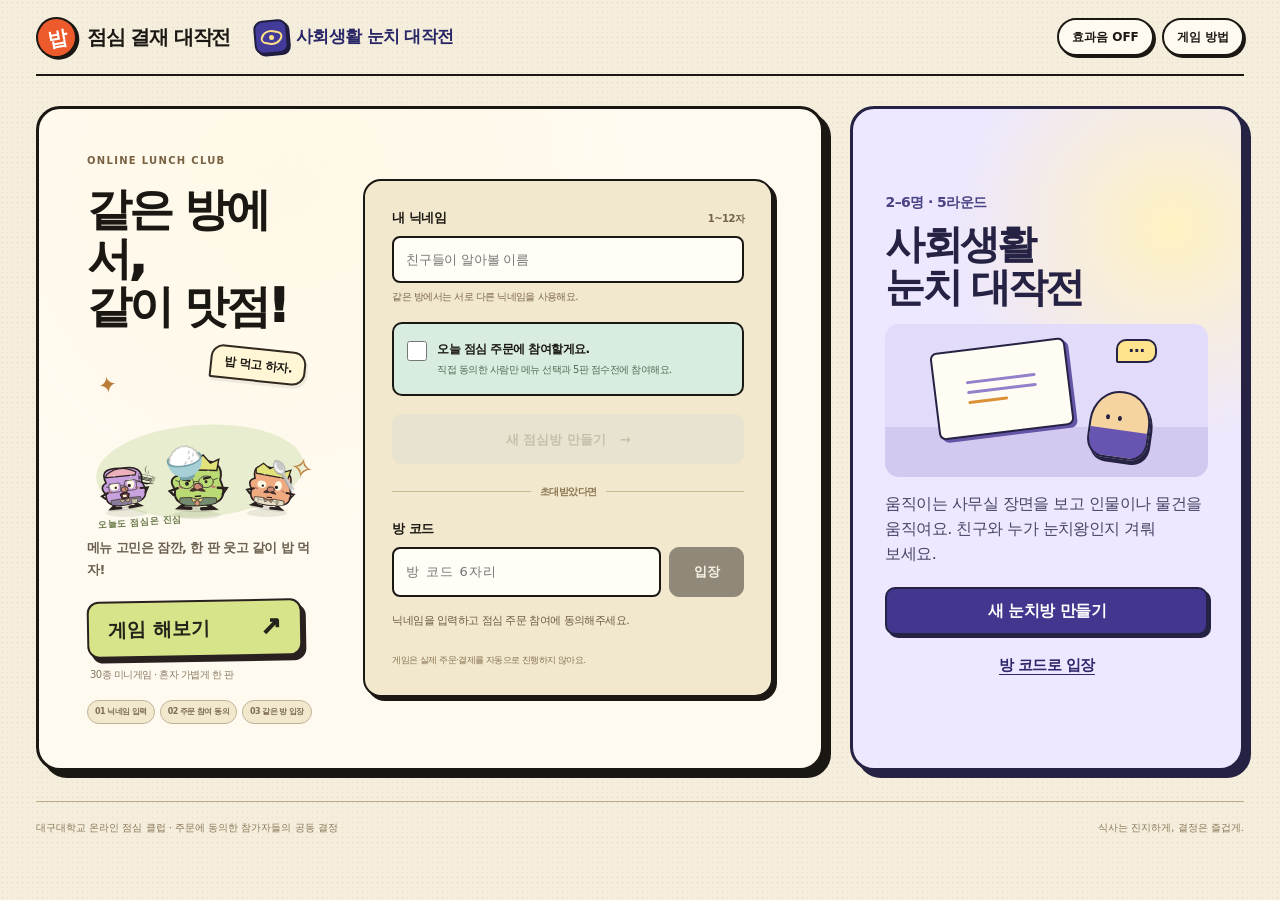
==== index.html @ d7beb0d5 "Publish the side-by-side lunch and Nunchi lobbies" ====
<!doctype html>
<html lang="ko">
<head>
<meta charset="utf-8">
<meta name="viewport" content="width=device-width,initial-scale=1">
<meta name="theme-color" content="#f5f1e8">
<meta name="description" content="점심결재 대작전. 최대8명이 미니게임30종 중 랜덤4판과 피날레대난투를 전원 함께 즐기고 누적 점수로 최종 순위를 정해요. 우승 시상식, 커피 게임과 엔딩까지 함께해요.">
<title>점심 결재 대작전 | 대구대학교 조교 점심게임</title>
<link rel="stylesheet" href="assets/styles-pause9.css">



<link rel="stylesheet" href="assets/lobbies.css">
</head>
<body>
<div class="shell">
<header class="topbar">
<div class="game-brands">
<div class="brand"><span class="brand-mark" aria-hidden="true">밥</span> 점심 결재 대작전</div>
<a class="nunchi-brand" href="https://lunch-room-relay.sin.chatgpt.site/nunchi/"><span class="nunchi-brand-mark" aria-hidden="true"></span>사회생활 눈치 대작전</a>
</div>
<div class="header-actions"><button class="tiny-btn" id="soundBtn" type="button" aria-pressed="false"><span class="sound-label">효과음 </span><span id="soundState">OFF</span></button><button class="tiny-btn" id="helpBtn" type="button">게임 방법</button></div>
</header>
<div class="game-lobbies">
<section id="roomLobby" class="room-lobby" aria-labelledby="roomLobbyTitle">
<div class="room-lobby-copy"><span class="room-kicker">ONLINE LUNCH CLUB</span><h2 id="roomLobbyTitle">같은 방에서,<br>같이 맛점!</h2><p>각자 메뉴 하나를 걸고 입장!<br>랜덤 4판 + 피날레 대난투로 함께 결정해요.</p><div class="room-lobby-rules"><span>01 닉네임 입력</span><span>02 주문 참여 동의</span><span>03 같은 방 입장</span></div></div>
<div class="room-lobby-form"><label class="room-field-label" for="roomNickname">내 닉네임 <small>1~12자</small></label><input id="roomNickname" class="text-input room-input" maxlength="24" autocomplete="nickname" placeholder="친구들이 알아볼 이름" aria-describedby="roomNicknameHint"><span id="roomNicknameHint" class="room-note">같은 방에서는 서로 다른 닉네임을 사용해요.</span><label class="room-consent"><input type="checkbox" id="roomConsent"><span><strong>오늘 점심 주문에 참여할게요.</strong><small>직접 동의한 사람만 메뉴 선택과 5판 점수전에 참여해요.</small></span></label><button id="roomCreateBtn" class="btn primary room-wide" type="button" disabled>새 점심방 만들기 <span aria-hidden="true">→</span></button><div class="room-divider"><span>초대받았다면</span></div><label class="room-field-label" for="roomCodeInput">방 코드</label><div class="room-join-row"><input id="roomCodeInput" class="text-input room-input room-code-input" maxlength="200" inputmode="text" autocapitalize="characters" autocomplete="off" placeholder="방 코드 6자리"><button id="roomJoinBtn" class="btn dark" type="button" disabled>입장</button></div><div id="roomStatus" class="room-status" role="status" aria-live="polite">닉네임을 입력하고 점심 주문 참여에 동의해주세요.</div><p class="room-order-note">게임은 실제 주문·결제를 자동으로 진행하지 않아요.</p></div>
</section>
<section class="nunchi-panel" aria-labelledby="nunchi-panel-title">
  <p class="nunchi-panel-meta">2–6명 · 5라운드</p>
  <h2 id="nunchi-panel-title">사회생활<br>눈치 대작전</h2>
  <div class="nunchi-panel-art" aria-hidden="true">
    <span class="nunchi-art-board"><i></i><i></i><i></i></span>
    <span class="nunchi-art-talk">···</span>
    <span class="nunchi-art-person"><i></i></span>
  </div>
  <p class="nunchi-panel-copy">움직이는 사무실 장면을 보고 인물이나 물건을 움직여요. 친구와 누가 눈치왕인지 겨뤄 보세요.</p>
  <a class="nunchi-panel-button" href="https://lunch-room-relay.sin.chatgpt.site/nunchi/?create=1">새 눈치방 만들기</a>
  <a class="nunchi-panel-join" href="https://lunch-room-relay.sin.chatgpt.site/nunchi/?join=1">방 코드로 입장</a>
</section>
</div>
<section id="roomBanner" class="room-banner" aria-label="참가 중인 점심방" hidden><div class="room-banner-top"><div><span class="room-kicker">함께 주문하는 점심방</span><strong class="room-banner-code" id="roomCodeText"></strong></div><div class="room-banner-actions"><button class="tiny-btn" id="roomCopyBtn" type="button">초대 링크 복사</button><button class="tiny-btn room-leave" id="roomLeaveBtn" type="button">주문 참여 취소하고 나가기</button></div></div><div class="room-roster" id="roomRoster"></div><div class="room-banner-bottom"><span id="roomMemberCount"></span><span id="roomHostNotice">방장은 이 화면을 열어두세요.</span></div><input class="text-input room-copy-fallback" id="roomCopyFallback" readonly aria-label="복사할 점심방 초대 링크" hidden><div class="room-banner-notice" id="roomBannerNotice" role="status" aria-live="polite"></div></section>
<section class="hero">
<div><div class="eyebrow">DAEGU UNIVERSITY · LUNCH CLUB</div><h1>오늘 점심,<br><em>결재 올립니다.</em></h1><p>오늘 점심 주문에 동의한 사람끼리 모이는 온라인 점심 클럽.<br>랜덤 4판 + 전원 피날레 대난투! 누적 점수로 최종 순위를 정해요.<br>우승 시상식 → 메뉴 승낙 → 커피 배달 담당 결정까지!</p></div>
<aside class="dossier" aria-label="오늘 점심 주문 참여 현황"><div class="dossier-title">오늘의 공동 점심 품의서</div><div class="dossier-meta"><span>안건 &nbsp; 오늘 메뉴 결정</span><span>주문 동의 · 최대 8명</span></div><div class="signature-row"><div>참여 방식<strong>각자 접속</strong></div><div>내가 걸 메뉴<strong>딱 1개</strong></div><div>출발 조건<strong>모두 READY</strong></div></div><div class="dossier-foot"><span>참여 동의 후 함께 결정</span><b id="dossierStatus">점심방에 참여해주세요</b></div></aside>
</section>
<nav class="stepbar" aria-label="게임 진행"><span class="step active" id="step1"><span class="num">1</span>후보 제출</span><span class="step-arrow" aria-hidden="true">→</span><span class="step" id="step2"><span class="num">2</span>5판 점수전</span><span class="step-arrow" aria-hidden="true">→</span><span class="step" id="step3"><span class="num">3</span>승낙 · 커피</span></nav>
<main class="board" id="game">
<section id="setupView" aria-label="점심 후보 제출">
<div class="board-head"><div class="section-label"><small>ROUND 01</small> 오늘의 메뉴 후보</div><span class="subtle hide-small">각자 딱 1개 · 전원 5판 점수전 · 모두 준비하면 시작</span></div>
<div class="players" id="players" role="list" aria-label="오늘 점심 주문에 동의한 참가자"></div>
<div class="menu-area" role="tabpanel" id="menuPanel" aria-label="메뉴 후보 목록"><div class="menu-head"><h2 id="pickPrompt"></h2><button class="link-btn" id="manageBtn" type="button">후보 메뉴 편집</button></div><div class="menu-filter-row"><div id="categoryFilters" class="category-filters" aria-label="메뉴 종류"></div><input class="text-input search-input" id="menuSearch" type="search" placeholder="메뉴 검색" aria-label="후보 메뉴 검색"></div><div class="menu-grid" id="menuGrid"></div><button class="link-btn more-menus" id="moreMenusBtn" type="button" hidden>후보 메뉴 더 보기</button><form class="personal-add" id="personalAddForm"><span class="personal-add-label" id="personalAddLabel"></span><div class="add-form"><input class="text-input" id="personalMenuInput" placeholder="내 후보 직접 추가 · 20자까지" aria-label="내 후보 직접 추가" maxlength="40" autocomplete="off"><button class="small-add" type="submit">내 후보 추가</button></div></form></div>
<div class="actions-area"><button class="btn primary" id="startBtn" type="button" disabled>메뉴를 고르고 준비해주세요 <span aria-hidden="true">→</span></button><button class="btn" id="randomBtn" type="button">고민 없이 랜덤 대전 <span aria-hidden="true">↗</span></button><div class="fair-note">랜덤 4판 뒤 전원 피날레 대난투! 다섯 판의 순위 점수를 합산해요. 마지막 판도 같은 배점이에요. 낮은 점수로 끝나도 다음 판에 다시 도전할 수 있어요. 동점은 공동 순위입니다.</div></div>
</section>
<section id="raceView" aria-label="캠퍼스 점심 레이스" hidden><div class="board-head"><div class="section-label"><small>ROUND 02</small> 점심 결재 레이스</div><span class="pill">참가자 실시간 경기</span></div><div class="race-intro"><h2 id="raceTitle" tabindex="-1">점심 먹으러, 출발!</h2><div class="race-comment" id="raceComment" role="status" aria-live="polite">결재 서류를 들고 출발선에 섰습니다.</div><div class="count" id="countdown" aria-hidden="true">3</div></div><div class="race-course" id="raceCourse"></div><div class="race-tools"><button class="cheer" id="cheerBtn" type="button">힘내라, 점심! <span id="cheerCount">0</span></button><div class="cheer-note">내 기기에서 점프와 대시로 직접 달려요.</div></div></section>
<section id="resultView" aria-label="오늘 점심 확정" hidden><div class="board-head"><div class="section-label"><small>APPROVED</small> 점심 결재 완료</div><span class="pill">이제 밥 먹으러 갑시다</span></div><div class="result-wrap"><div class="result-ticket"><div class="result-kicker">TODAY'S LUNCH</div><h2 id="winningMenu" tabindex="-1"></h2><div class="result-proposer" id="winningPerson"></div><div class="approval">최종 승인</div><div class="receipt-line"></div><div class="ticket-date" id="winningDate"></div></div><div class="result-details"><div class="duel-verdict" id="duelVerdict" hidden></div><h3>오늘 점심, 이걸로 확정!</h3><p>참가자들의 점심 메뉴가 선정됐습니다.</p><div id="resultNominations"></div><div class="mission"><strong>오늘의 점심 미션</strong><span id="missionText"></span></div></div></div><div class="result-actions"><button class="btn dark objection-btn" id="objectBtn" type="button">이의 있습니다! 액션 결투 <span aria-hidden="true">↗</span></button><button class="btn primary" id="copyBtn" type="button">점심 결재 결과 복사 <span aria-hidden="true">↗</span></button><button class="btn" id="againBtn" type="button">새 후보로 한 판 더 <span aria-hidden="true">↻</span></button></div></section>
<section id="duelView" aria-label="두 사람이 직접 조작하는 점심 액션 결투" hidden>
<div class="board-head"><div class="section-label"><small>FOOD FIGHT</small> 점심 쟁탈전</div><span class="pill">직접 조작 · 2 PLAYER</span></div>
<div class="battle-intro"><h2 id="duelHeading" tabindex="-1">내 메뉴는 내가 지킨다!</h2><p>각자 기기에서 내 캐릭터를 직접 조종해요. 점프해 머리를 밟고, 숙여서 피하고, 공격으로 승부하세요!</p></div>
<div class="battle-scoreboard">
<div class="battle-score p1"><div class="battle-score-name"><span><b id="battleName0"></b><small>도전자 · PLAYER 1</small></span><strong id="battleMenu0"></strong></div><div id="battleHp0" class="battle-health" role="progressbar" aria-label="도전자 체력" aria-valuemin="0" aria-valuemax="100" aria-valuenow="100"><i id="battleHpFill0"></i><b id="battleHpText0">100</b></div><div class="battle-energy"><i id="battleEnergy0"></i></div></div>
<div class="battle-clock"><strong id="battleTime">45</strong><span>TIME</span></div>
<div class="battle-score p2"><div class="battle-score-name"><span><b id="battleName1"></b><small>방어자 · PLAYER 2</small></span><strong id="battleMenu1"></strong></div><div id="battleHp1" class="battle-health" role="progressbar" aria-label="방어자 체력" aria-valuemin="0" aria-valuemax="100" aria-valuenow="100"><i id="battleHpFill1"></i><b id="battleHpText1">100</b></div><div class="battle-energy"><i id="battleEnergy1"></i></div></div>
</div>
<div class="battle-stage" id="battleStage" aria-label="실시간 결투 경기장">
<div class="battle-backdrop" aria-hidden="true"><span class="battle-sun"></span><span class="battle-cloud cloud-one"></span><span class="battle-cloud cloud-two"></span><div class="battle-cafe">조교실 점심 ARENA</div><div class="battle-ground"></div></div>
<div class="battle-fighter p1" id="battleFighter0" aria-label="도전자 캐릭터"><div class="battle-sprite"><span class="battle-food" id="battleFood0" aria-hidden="true"></span><svg class="battle-bowl" viewBox="0 0 140 120" aria-hidden="true"><ellipse cx="70" cy="107" rx="44" ry="7" fill="#1b1813" opacity=".2"/><path d="M43 89 L37 107 M97 89 L103 107" stroke="#1b1813" stroke-width="9" stroke-linecap="round"/><path d="M20 49 Q5 51 9 74 M120 49 Q136 49 131 72" fill="none" stroke="#1b1813" stroke-width="8" stroke-linecap="round"/><path d="M22 42 Q23 96 70 99 Q117 96 118 42 Z" fill="var(--fighter-color)" stroke="#1b1813" stroke-width="5"/><ellipse cx="70" cy="42" rx="48" ry="10" fill="#fffaf0" stroke="#1b1813" stroke-width="5"/><circle cx="53" cy="65" r="4" fill="#1b1813"/><circle cx="87" cy="65" r="4" fill="#1b1813"/><path d="M57 80 Q70 91 83 80" stroke="#1b1813" stroke-width="4" fill="none" stroke-linecap="round"/></svg><div class="battle-shield" aria-hidden="true">방어</div><div class="battle-slash" aria-hidden="true"></div><span class="battle-hit-label" id="battleHit0" aria-hidden="true"></span></div></div>
<div class="battle-fighter p2" id="battleFighter1" aria-label="방어자 캐릭터"><div class="battle-sprite"><span class="battle-food" id="battleFood1" aria-hidden="true"></span><svg class="battle-bowl" viewBox="0 0 140 120" aria-hidden="true"><ellipse cx="70" cy="107" rx="44" ry="7" fill="#1b1813" opacity=".2"/><path d="M43 89 L37 107 M97 89 L103 107" stroke="#1b1813" stroke-width="9" stroke-linecap="round"/><path d="M20 49 Q5 51 9 74 M120 49 Q136 49 131 72" fill="none" stroke="#1b1813" stroke-width="8" stroke-linecap="round"/><path d="M22 42 Q23 96 70 99 Q117 96 118 42 Z" fill="var(--fighter-color)" stroke="#1b1813" stroke-width="5"/><ellipse cx="70" cy="42" rx="48" ry="10" fill="#fffaf0" stroke="#1b1813" stroke-width="5"/><circle cx="53" cy="65" r="4" fill="#1b1813"/><circle cx="87" cy="65" r="4" fill="#1b1813"/><path d="M57 80 Q70 91 83 80" stroke="#1b1813" stroke-width="4" fill="none" stroke-linecap="round"/></svg><div class="battle-shield" aria-hidden="true">방어</div><div class="battle-slash" aria-hidden="true"></div><span class="battle-hit-label" id="battleHit1" aria-hidden="true"></span></div></div>
<div class="battle-overlay" id="battleOverlay"><strong id="battleOverlayTitle">READY?</strong><span id="battleOverlaySub">각자 기기에서 내 조작을 확인하고 준비 완료를 눌러주세요.</span></div>
<div class="battle-fx" id="battleFx" aria-hidden="true"></div>
</div>
<div class="battle-feedback" id="battleStatus" role="status" aria-live="polite">두 선수가 직접 조종하고, 나머지 참가자는 실시간 관전해요.</div>
<div class="battle-controls">
<div class="battle-control-panel p1"><strong id="battleControlName0">PLAYER 1</strong><div class="battle-key-hint">A / D 이동 · W 점프 · F 공격 · G 숙이기</div><div class="battle-touch"><button data-battle-player="0" data-battle-action="left" aria-label="도전자 왼쪽 이동">◀<kbd>A</kbd></button><button data-battle-player="0" data-battle-action="right" aria-label="도전자 오른쪽 이동">▶<kbd>D</kbd></button><button data-battle-player="0" data-battle-action="jump" aria-label="도전자 점프">점프<kbd>W</kbd></button><button class="attack" data-battle-player="0" data-battle-action="attack" aria-label="도전자 공격">공격<kbd>F</kbd></button><button class="guard" data-battle-player="0" data-battle-action="guard" aria-label="도전자 숙이기">숙이기<kbd>G</kbd></button></div></div>
<div class="battle-control-panel p2"><strong id="battleControlName1">PLAYER 2</strong><div class="battle-key-hint">← / → 이동 · ↑ 점프 · K 공격 · L 숙이기</div><div class="battle-touch"><button data-battle-player="1" data-battle-action="left" aria-label="방어자 왼쪽 이동">◀<kbd>←</kbd></button><button data-battle-player="1" data-battle-action="right" aria-label="방어자 오른쪽 이동">▶<kbd>→</kbd></button><button data-battle-player="1" data-battle-action="jump" aria-label="방어자 점프">점프<kbd>↑</kbd></button><button class="attack" data-battle-player="1" data-battle-action="attack" aria-label="방어자 공격">공격<kbd>K</kbd></button><button class="guard" data-battle-player="1" data-battle-action="guard" aria-label="방어자 숙이기">숙이기<kbd>L</kbd></button></div></div>
</div>
<div class="battle-instructions"><b>내 캐릭터만 직접 조종!</b> 이동 A/D 또는 ←/→ · 점프 W 또는 ↑ · 공격 F 또는 K · 숙이기 G 또는 L. 머리 밟기는 추가 피해! 두 선수 모두 준비되면 시작해요.</div>
<div class="duel-bottom battle-bottom"><button class="btn primary" id="duelStartBtn" type="button">두 사람 준비 완료 · 결투 시작</button><button class="btn" id="battlePauseBtn" type="button" hidden>잠깐 멈추기</button><button class="btn dark" id="duelFinishBtn" type="button" hidden>승리 메뉴로 최종 결재</button><button class="link-btn" id="duelCancelBtn" type="button">결투 취소 · 기존 점심 유지</button></div>
</section>
</main>
<div class="bottom-line"><div class="bottom-buttons"><button class="link-btn" id="motionBtn" type="button" aria-pressed="false">빠른 추첨 OFF</button></div><span id="storageNote">방의 선택과 경기는 실시간 공유 · 최근 결과는 이 브라우저에 저장</span><button class="link-btn" id="historyBtn" type="button">지난 점심 결재 보기</button></div>
<footer class="footer"><span>대구대학교 온라인 점심 클럽 · 주문에 동의한 참가자들의 공동 결정</span><span>식사는 진지하게, 결정은 즐겁게.</span></footer>
</div>
<dialog id="helpDialog" aria-labelledby="helpHeading"><div class="modal-head"><h2 id="helpHeading">점심 결재, 이렇게 올려요</h2><button class="close" data-close type="button" aria-label="게임 방법 닫기">닫기</button></div><div class="modal-body">
<div class="help-line"><b>1. 오늘 점심 주문에 동의하고 입장</b>각자 닉네임을 입력하고 주문 참여 동의에 직접 체크해요. 방장은 새 방을 만들고 초대 링크나 방 코드를 공유하세요. 최대 8명이 같은 방에 참여해요.</div>
<div class="help-line"><b>2. 내가 걸고 싸울 메뉴 딱 하나 선택</b>각자 먹고 싶은 메뉴 하나와 학과 캐릭터를 골라요. 다른 메뉴를 누르면 선택이 바뀌어요. 준비 완료 뒤 바꾸려면 먼저 준비를 취소하세요.</div>
<div class="help-line"><b>3. 전원 5라운드 누적 점수전</b>2~8명 모두 랜덤 4판과 마지막 대난투까지 함께해요. 난투는 최대 30초 생존전이며 마지막 판 배수는 없어요. 생존 게임에서 죽으면 그 판은 관전하고, 생존 순위 점수를 받은 뒤 다음 미니게임에 전원 다시 참여해요. 매판 1등은 참가 인원만큼, 다음 순위부터 1점씩 적게 받아요. 동순위는 같은 점수! 예를 들어 4명은 4·3·2·1점, 2명은 2·1점입니다. 2명일 땐 2인전에 맞는 게임으로 진행해요. 한 판을 못해도 다음 판에서 만회할 수 있어요.</div>
<div class="help-line"><b>4. 누적 점수로 최종 순위 → 시상식</b>다섯 판 점수를 합산해 최종 순위를 정해요. 동점은 공동 순위이며, 공동 1위라면 점심 대표 메뉴만 같은 확률로 추첨해요. 대표 우승자가 30초간 소감을 쓰고 확인하면 다음으로 넘어가요. 이후 선택할 수 있는 1회의 메뉴 이의전은 점수와 순위를 바꾸지 않아요.</div>
<div class="help-line"><b>방 연결과 참여 취소</b>방장은 이 브라우저를 열어두세요. 페이지를 닫거나 연결이 끊기면 기권 처리되고 나머지는 계속 진행해요. 주문에 참여하지 않으려면 ‘주문 참여 취소하고 나가기’를 누르세요. 방장이 나가면 방이 종료돼요.</div>
<div class="help-line"><b>5. 모두 승낙하면 작은 커피 팝업</b>커피 참가와 음료는 자유롭게 골라요. 2명 이상이면 언제 터질지 모르는 컵을 넘기고, 터질 때 들고 있던 사람이 배달 담당! 1명은 단독 담당, 모두 패스하면 커피 없이 끝나요. 엔딩에는 점심·커피 주문이 나오고, 엔딩이 끝나면 모두 방에서 나갑니다.</div>
<div class="help-line"><b>최종 주문은 직접 확인</b>이 게임은 메뉴를 함께 정하는 도구예요. 실제 음식 주문·결제는 자동으로 진행하지 않아요. 최종 결과와 주문 내역은 참가자끼리 확인해주세요.</div>
</div></dialog>
<dialog id="manageDialog" aria-labelledby="manageHeading"><div class="modal-head"><h2 id="manageHeading">우리의 점심 후보</h2><button class="close" data-close type="button" aria-label="메뉴 편집 닫기">닫기</button></div><div class="modal-body"><div class="subtle">공통 메뉴에서 내 후보를 고르고, 나만의 메뉴도 추가해보세요.</div><div class="manage-list" id="manageList"></div><form class="add-form" id="addForm"><input class="text-input" id="newMenuInput" aria-label="추가할 메뉴 이름" placeholder="새 메뉴 이름 · 20자까지" maxlength="40" autocomplete="off"><button class="small-add" type="submit">추가</button></form><div class="error" id="menuError" role="status"></div><button class="btn primary full-btn" id="saveMenusBtn" type="button">이 메뉴들로 결정</button></div></dialog>
<dialog id="historyDialog" aria-labelledby="historyHeading"><div class="modal-head"><h2 id="historyHeading">지난 점심 결재</h2><button class="close" data-close type="button" aria-label="지난 점심 결재 닫기">닫기</button></div><div class="modal-body"><div class="subtle">최근 5번의 결과 · 한국 시간 기준</div><div id="historyList"></div></div></dialog>
<dialog id="objectionDialog" aria-labelledby="objectionHeading"><div class="modal-head"><h2 id="objectionHeading">점심에 이의 있습니다!</h2><button class="close" data-close type="button" aria-label="이의 신청 닫기">닫기</button></div><div class="modal-body"><p class="subtle">내가 제출한 메뉴를 걸고 현재 우승자에게 직접 도전해요.</p><div class="challenger-choices" id="challengerChoices"></div><label class="duel-menu-label" for="duelMenuSelect">이기면 확정할 도전 메뉴</label><select class="text-input" id="duelMenuSelect"></select><div class="error" id="objectionError" role="status"></div><button class="btn primary full-btn" id="prepareDuelBtn" type="button">이 메뉴로 액션 결투</button></div></dialog>
<dialog id="copyDialog" aria-labelledby="copyHeading"><div class="modal-head"><h2 id="copyHeading">결과를 직접 복사해주세요</h2><button class="close" data-close type="button" aria-label="결과 복사 닫기">닫기</button></div><div class="modal-body"><p class="subtle">아래 내용을 선택한 뒤 복사할 수 있어요.</p><textarea class="copy-text" id="copyText" readonly aria-label="복사할 점심 결재 결과"></textarea><button class="btn dark full-btn" id="selectCopyBtn" type="button">전체 선택</button></div></dialog>
<div class="toast" id="toast" role="status" aria-live="polite" hidden></div>
<script src="assets/app-pause9b.js"></script>


</body>
</html>
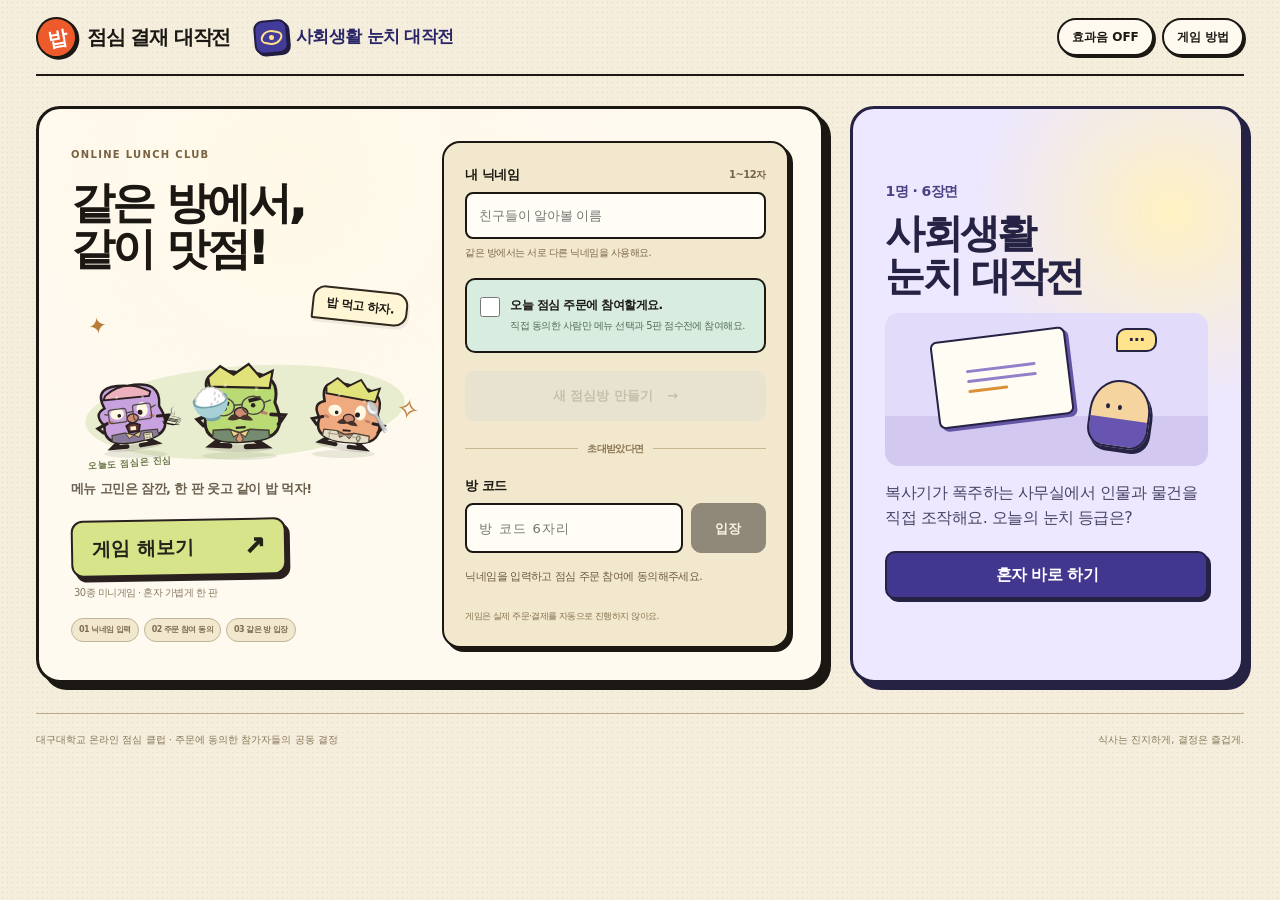
==== commit 8674fa9f: "Publish the solo Nunchi launcher" ====
--- a/index.html
+++ b/index.html
@@ -27,16 +27,15 @@
 <div class="room-lobby-form"><label class="room-field-label" for="roomNickname">내 닉네임 <small>1~12자</small></label><input id="roomNickname" class="text-input room-input" maxlength="24" autocomplete="nickname" placeholder="친구들이 알아볼 이름" aria-describedby="roomNicknameHint"><span id="roomNicknameHint" class="room-note">같은 방에서는 서로 다른 닉네임을 사용해요.</span><label class="room-consent"><input type="checkbox" id="roomConsent"><span><strong>오늘 점심 주문에 참여할게요.</strong><small>직접 동의한 사람만 메뉴 선택과 5판 점수전에 참여해요.</small></span></label><button id="roomCreateBtn" class="btn primary room-wide" type="button" disabled>새 점심방 만들기 <span aria-hidden="true">→</span></button><div class="room-divider"><span>초대받았다면</span></div><label class="room-field-label" for="roomCodeInput">방 코드</label><div class="room-join-row"><input id="roomCodeInput" class="text-input room-input room-code-input" maxlength="200" inputmode="text" autocapitalize="characters" autocomplete="off" placeholder="방 코드 6자리"><button id="roomJoinBtn" class="btn dark" type="button" disabled>입장</button></div><div id="roomStatus" class="room-status" role="status" aria-live="polite">닉네임을 입력하고 점심 주문 참여에 동의해주세요.</div><p class="room-order-note">게임은 실제 주문·결제를 자동으로 진행하지 않아요.</p></div>
 </section>
 <section class="nunchi-panel" aria-labelledby="nunchi-panel-title">
-  <p class="nunchi-panel-meta">2–6명 · 5라운드</p>
+  <p class="nunchi-panel-meta">1명 · 6장면</p>
   <h2 id="nunchi-panel-title">사회생활<br>눈치 대작전</h2>
   <div class="nunchi-panel-art" aria-hidden="true">
     <span class="nunchi-art-board"><i></i><i></i><i></i></span>
     <span class="nunchi-art-talk">···</span>
     <span class="nunchi-art-person"><i></i></span>
   </div>
-  <p class="nunchi-panel-copy">움직이는 사무실 장면을 보고 인물이나 물건을 움직여요. 친구와 누가 눈치왕인지 겨뤄 보세요.</p>
-  <a class="nunchi-panel-button" href="https://lunch-room-relay.sin.chatgpt.site/nunchi/?create=1">새 눈치방 만들기</a>
-  <a class="nunchi-panel-join" href="https://lunch-room-relay.sin.chatgpt.site/nunchi/?join=1">방 코드로 입장</a>
+  <p class="nunchi-panel-copy">복사기가 폭주하는 사무실에서 인물과 물건을 직접 조작해요. 오늘의 눈치 등급은?</p>
+  <a class="nunchi-panel-button" href="https://lunch-room-relay.sin.chatgpt.site/nunchi/?practice=1">혼자 바로 하기</a>
 </section>
 </div>
 <section id="roomBanner" class="room-banner" aria-label="참가 중인 점심방" hidden><div class="room-banner-top"><div><span class="room-kicker">함께 주문하는 점심방</span><strong class="room-banner-code" id="roomCodeText"></strong></div><div class="room-banner-actions"><button class="tiny-btn" id="roomCopyBtn" type="button">초대 링크 복사</button><button class="tiny-btn room-leave" id="roomLeaveBtn" type="button">주문 참여 취소하고 나가기</button></div></div><div class="room-roster" id="roomRoster"></div><div class="room-banner-bottom"><span id="roomMemberCount"></span><span id="roomHostNotice">방장은 이 화면을 열어두세요.</span></div><input class="text-input room-copy-fallback" id="roomCopyFallback" readonly aria-label="복사할 점심방 초대 링크" hidden><div class="room-banner-notice" id="roomBannerNotice" role="status" aria-live="polite"></div></section>
--- a/assets/lobbies.css
+++ b/assets/lobbies.css
@@ -183,9 +183,9 @@
 .nunchi-panel-join { display: grid; place-items: center; min-height: 40px; color: #30286c; font-size: .9375rem; font-weight: 800; text-underline-offset: 4px; }
 
 @media (min-width: 981px) {
-  .game-lobbies > .room-lobby { grid-template-columns: minmax(0, 1fr) minmax(0, 1fr); padding: clamp(20px, 2.5vw, 38px); gap: clamp(14px, 1.8vw, 27px); }
-  .game-lobbies .room-lobby-copy h2 { font-size: clamp(2rem, 3.55vw, 3.7rem); }
-  .game-lobbies .room-lobby-form { width: 100%; max-width: 100%; padding: clamp(15px, 1.7vw, 27px); }
+  .game-lobbies > #roomLobby.room-lobby { grid-template-columns: minmax(0, 1fr) minmax(0, 1fr); padding: clamp(20px, 2.5vw, 38px); gap: clamp(14px, 1.8vw, 27px); }
+  .game-lobbies #roomLobbyTitle { font-size: clamp(2rem, 3.4vw, 3.5rem); word-break: keep-all; }
+  .game-lobbies #roomLobby.room-lobby .room-lobby-form { width: 100%; max-width: 100%; padding: clamp(15px, 1.7vw, 27px); }
 }
 
 @media (max-width: 980px) {
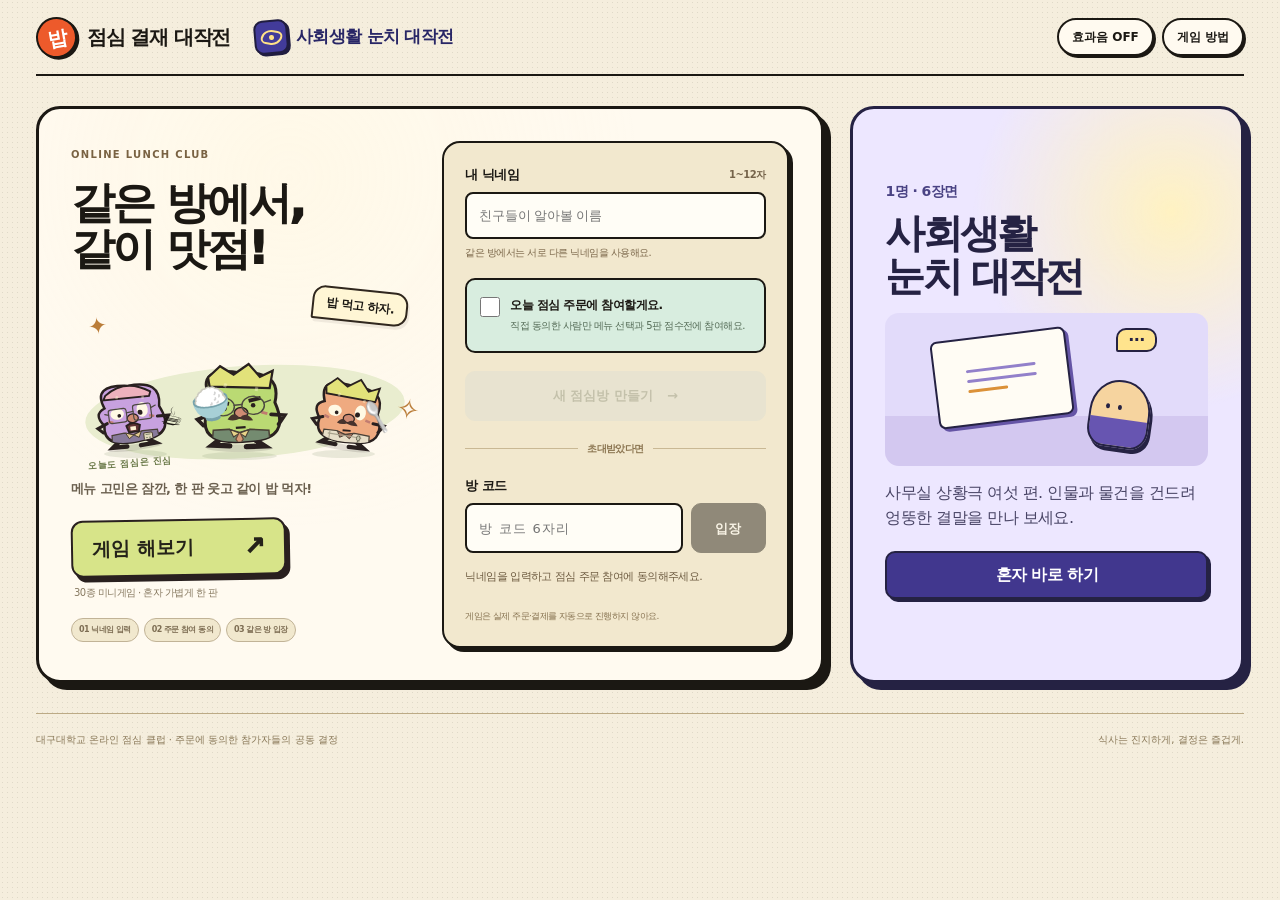
==== commit 6f0a161b: "Publish the reworked solo office theatre launcher" ====
--- a/index.html
+++ b/index.html
@@ -34,7 +34,7 @@
     <span class="nunchi-art-talk">···</span>
     <span class="nunchi-art-person"><i></i></span>
   </div>
-  <p class="nunchi-panel-copy">복사기가 폭주하는 사무실에서 인물과 물건을 직접 조작해요. 오늘의 눈치 등급은?</p>
+  <p class="nunchi-panel-copy">사무실 상황극 여섯 편. 인물과 물건을 건드려 엉뚱한 결말을 만나 보세요.</p>
   <a class="nunchi-panel-button" href="https://lunch-room-relay.sin.chatgpt.site/nunchi/?practice=1">혼자 바로 하기</a>
 </section>
 </div>
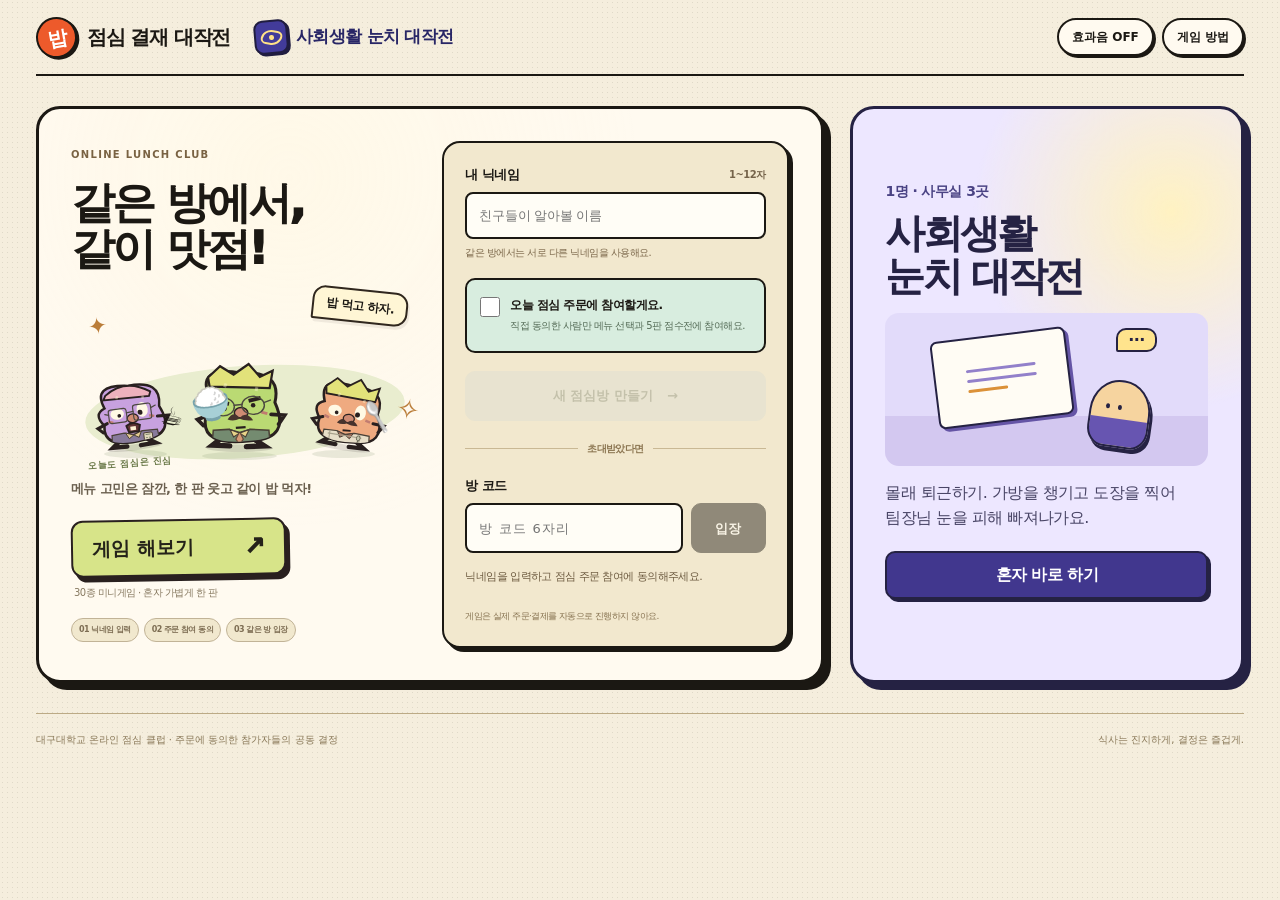
==== commit 9f53dc74: "Publish the solo office stealth launcher" ====
--- a/index.html
+++ b/index.html
@@ -27,14 +27,14 @@
 <div class="room-lobby-form"><label class="room-field-label" for="roomNickname">내 닉네임 <small>1~12자</small></label><input id="roomNickname" class="text-input room-input" maxlength="24" autocomplete="nickname" placeholder="친구들이 알아볼 이름" aria-describedby="roomNicknameHint"><span id="roomNicknameHint" class="room-note">같은 방에서는 서로 다른 닉네임을 사용해요.</span><label class="room-consent"><input type="checkbox" id="roomConsent"><span><strong>오늘 점심 주문에 참여할게요.</strong><small>직접 동의한 사람만 메뉴 선택과 5판 점수전에 참여해요.</small></span></label><button id="roomCreateBtn" class="btn primary room-wide" type="button" disabled>새 점심방 만들기 <span aria-hidden="true">→</span></button><div class="room-divider"><span>초대받았다면</span></div><label class="room-field-label" for="roomCodeInput">방 코드</label><div class="room-join-row"><input id="roomCodeInput" class="text-input room-input room-code-input" maxlength="200" inputmode="text" autocapitalize="characters" autocomplete="off" placeholder="방 코드 6자리"><button id="roomJoinBtn" class="btn dark" type="button" disabled>입장</button></div><div id="roomStatus" class="room-status" role="status" aria-live="polite">닉네임을 입력하고 점심 주문 참여에 동의해주세요.</div><p class="room-order-note">게임은 실제 주문·결제를 자동으로 진행하지 않아요.</p></div>
 </section>
 <section class="nunchi-panel" aria-labelledby="nunchi-panel-title">
-  <p class="nunchi-panel-meta">1명 · 6장면</p>
+  <p class="nunchi-panel-meta">1명 · 사무실 3곳</p>
   <h2 id="nunchi-panel-title">사회생활<br>눈치 대작전</h2>
   <div class="nunchi-panel-art" aria-hidden="true">
     <span class="nunchi-art-board"><i></i><i></i><i></i></span>
     <span class="nunchi-art-talk">···</span>
     <span class="nunchi-art-person"><i></i></span>
   </div>
-  <p class="nunchi-panel-copy">사무실 상황극 여섯 편. 인물과 물건을 건드려 엉뚱한 결말을 만나 보세요.</p>
+  <p class="nunchi-panel-copy">몰래 퇴근하기. 가방을 챙기고 도장을 찍어 팀장님 눈을 피해 빠져나가요.</p>
   <a class="nunchi-panel-button" href="https://lunch-room-relay.sin.chatgpt.site/nunchi/?practice=1">혼자 바로 하기</a>
 </section>
 </div>
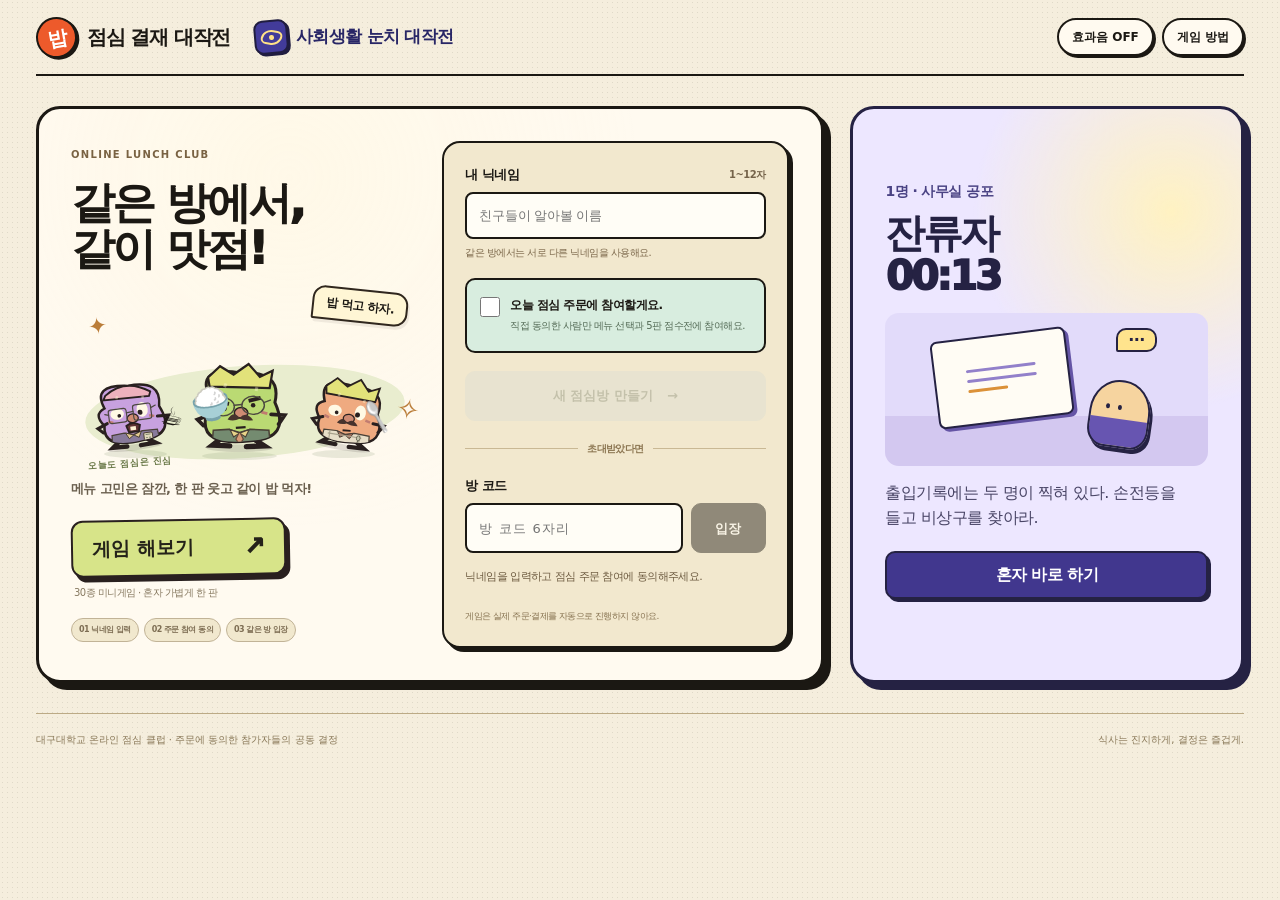
==== commit ed8f8d8f: "Publish the Residual horror game launcher" ====
--- a/index.html
+++ b/index.html
@@ -27,14 +27,14 @@
 <div class="room-lobby-form"><label class="room-field-label" for="roomNickname">내 닉네임 <small>1~12자</small></label><input id="roomNickname" class="text-input room-input" maxlength="24" autocomplete="nickname" placeholder="친구들이 알아볼 이름" aria-describedby="roomNicknameHint"><span id="roomNicknameHint" class="room-note">같은 방에서는 서로 다른 닉네임을 사용해요.</span><label class="room-consent"><input type="checkbox" id="roomConsent"><span><strong>오늘 점심 주문에 참여할게요.</strong><small>직접 동의한 사람만 메뉴 선택과 5판 점수전에 참여해요.</small></span></label><button id="roomCreateBtn" class="btn primary room-wide" type="button" disabled>새 점심방 만들기 <span aria-hidden="true">→</span></button><div class="room-divider"><span>초대받았다면</span></div><label class="room-field-label" for="roomCodeInput">방 코드</label><div class="room-join-row"><input id="roomCodeInput" class="text-input room-input room-code-input" maxlength="200" inputmode="text" autocapitalize="characters" autocomplete="off" placeholder="방 코드 6자리"><button id="roomJoinBtn" class="btn dark" type="button" disabled>입장</button></div><div id="roomStatus" class="room-status" role="status" aria-live="polite">닉네임을 입력하고 점심 주문 참여에 동의해주세요.</div><p class="room-order-note">게임은 실제 주문·결제를 자동으로 진행하지 않아요.</p></div>
 </section>
 <section class="nunchi-panel" aria-labelledby="nunchi-panel-title">
-  <p class="nunchi-panel-meta">1명 · 사무실 3곳</p>
-  <h2 id="nunchi-panel-title">사회생활<br>눈치 대작전</h2>
+  <p class="nunchi-panel-meta">1명 · 사무실 공포</p>
+  <h2 id="nunchi-panel-title">잔류자<br>00:13</h2>
   <div class="nunchi-panel-art" aria-hidden="true">
     <span class="nunchi-art-board"><i></i><i></i><i></i></span>
     <span class="nunchi-art-talk">···</span>
     <span class="nunchi-art-person"><i></i></span>
   </div>
-  <p class="nunchi-panel-copy">몰래 퇴근하기. 가방을 챙기고 도장을 찍어 팀장님 눈을 피해 빠져나가요.</p>
+  <p class="nunchi-panel-copy">출입기록에는 두 명이 찍혀 있다. 손전등을 들고 비상구를 찾아라.</p>
   <a class="nunchi-panel-button" href="https://lunch-room-relay.sin.chatgpt.site/nunchi/?practice=1">혼자 바로 하기</a>
 </section>
 </div>
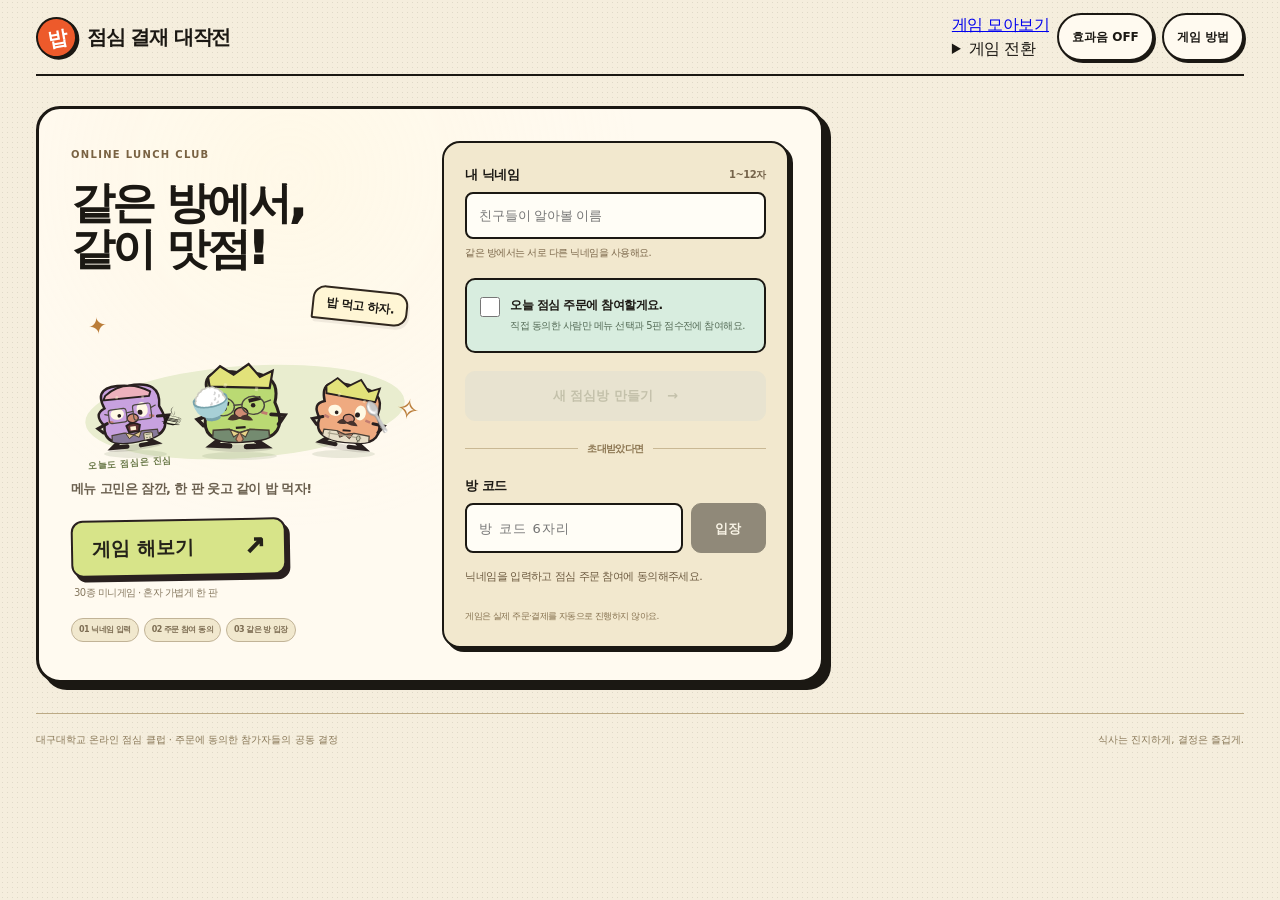
==== commit b6964266: "Publish the game picker navigation on GitHub Pages" ====
--- a/index.html
+++ b/index.html
@@ -11,31 +11,20 @@
 
 
 <link rel="stylesheet" href="assets/lobbies.css">
+<link rel="stylesheet" href="https://lunch-room-relay.sin.chatgpt.site/shared/game-switcher.css">
 </head>
 <body>
 <div class="shell">
 <header class="topbar">
 <div class="game-brands">
 <div class="brand"><span class="brand-mark" aria-hidden="true">밥</span> 점심 결재 대작전</div>
-<a class="nunchi-brand" href="https://lunch-room-relay.sin.chatgpt.site/nunchi/"><span class="nunchi-brand-mark" aria-hidden="true"></span>사회생활 눈치 대작전</a>
 </div>
-<div class="header-actions"><button class="tiny-btn" id="soundBtn" type="button" aria-pressed="false"><span class="sound-label">효과음 </span><span id="soundState">OFF</span></button><button class="tiny-btn" id="helpBtn" type="button">게임 방법</button></div>
+<div class="header-actions"><nav class="game-switcher" aria-label="게임 이동"><a href="https://lunch-room-relay.sin.chatgpt.site/games/">게임 모아보기</a><details><summary>게임 전환</summary><ul><li><a href="/hoonjung45/" aria-current="page">점심 결재 대작전</a></li><li><a href="https://lunch-room-relay.sin.chatgpt.site/nunchi/">사회생활 눈치 대작전</a></li><li><a href="https://lunch-room-relay.sin.chatgpt.site/horror/">잔류자 00:13</a></li></ul></details></nav><button class="tiny-btn" id="soundBtn" type="button" aria-pressed="false"><span class="sound-label">효과음 </span><span id="soundState">OFF</span></button><button class="tiny-btn" id="helpBtn" type="button">게임 방법</button></div>
 </header>
 <div class="game-lobbies">
 <section id="roomLobby" class="room-lobby" aria-labelledby="roomLobbyTitle">
 <div class="room-lobby-copy"><span class="room-kicker">ONLINE LUNCH CLUB</span><h2 id="roomLobbyTitle">같은 방에서,<br>같이 맛점!</h2><p>각자 메뉴 하나를 걸고 입장!<br>랜덤 4판 + 피날레 대난투로 함께 결정해요.</p><div class="room-lobby-rules"><span>01 닉네임 입력</span><span>02 주문 참여 동의</span><span>03 같은 방 입장</span></div></div>
 <div class="room-lobby-form"><label class="room-field-label" for="roomNickname">내 닉네임 <small>1~12자</small></label><input id="roomNickname" class="text-input room-input" maxlength="24" autocomplete="nickname" placeholder="친구들이 알아볼 이름" aria-describedby="roomNicknameHint"><span id="roomNicknameHint" class="room-note">같은 방에서는 서로 다른 닉네임을 사용해요.</span><label class="room-consent"><input type="checkbox" id="roomConsent"><span><strong>오늘 점심 주문에 참여할게요.</strong><small>직접 동의한 사람만 메뉴 선택과 5판 점수전에 참여해요.</small></span></label><button id="roomCreateBtn" class="btn primary room-wide" type="button" disabled>새 점심방 만들기 <span aria-hidden="true">→</span></button><div class="room-divider"><span>초대받았다면</span></div><label class="room-field-label" for="roomCodeInput">방 코드</label><div class="room-join-row"><input id="roomCodeInput" class="text-input room-input room-code-input" maxlength="200" inputmode="text" autocapitalize="characters" autocomplete="off" placeholder="방 코드 6자리"><button id="roomJoinBtn" class="btn dark" type="button" disabled>입장</button></div><div id="roomStatus" class="room-status" role="status" aria-live="polite">닉네임을 입력하고 점심 주문 참여에 동의해주세요.</div><p class="room-order-note">게임은 실제 주문·결제를 자동으로 진행하지 않아요.</p></div>
-</section>
-<section class="nunchi-panel" aria-labelledby="nunchi-panel-title">
-  <p class="nunchi-panel-meta">1명 · 사무실 공포</p>
-  <h2 id="nunchi-panel-title">잔류자<br>00:13</h2>
-  <div class="nunchi-panel-art" aria-hidden="true">
-    <span class="nunchi-art-board"><i></i><i></i><i></i></span>
-    <span class="nunchi-art-talk">···</span>
-    <span class="nunchi-art-person"><i></i></span>
-  </div>
-  <p class="nunchi-panel-copy">출입기록에는 두 명이 찍혀 있다. 손전등을 들고 비상구를 찾아라.</p>
-  <a class="nunchi-panel-button" href="https://lunch-room-relay.sin.chatgpt.site/nunchi/?practice=1">혼자 바로 하기</a>
 </section>
 </div>
 <section id="roomBanner" class="room-banner" aria-label="참가 중인 점심방" hidden><div class="room-banner-top"><div><span class="room-kicker">함께 주문하는 점심방</span><strong class="room-banner-code" id="roomCodeText"></strong></div><div class="room-banner-actions"><button class="tiny-btn" id="roomCopyBtn" type="button">초대 링크 복사</button><button class="tiny-btn room-leave" id="roomLeaveBtn" type="button">주문 참여 취소하고 나가기</button></div></div><div class="room-roster" id="roomRoster"></div><div class="room-banner-bottom"><span id="roomMemberCount"></span><span id="roomHostNotice">방장은 이 화면을 열어두세요.</span></div><input class="text-input room-copy-fallback" id="roomCopyFallback" readonly aria-label="복사할 점심방 초대 링크" hidden><div class="room-banner-notice" id="roomBannerNotice" role="status" aria-live="polite"></div></section>
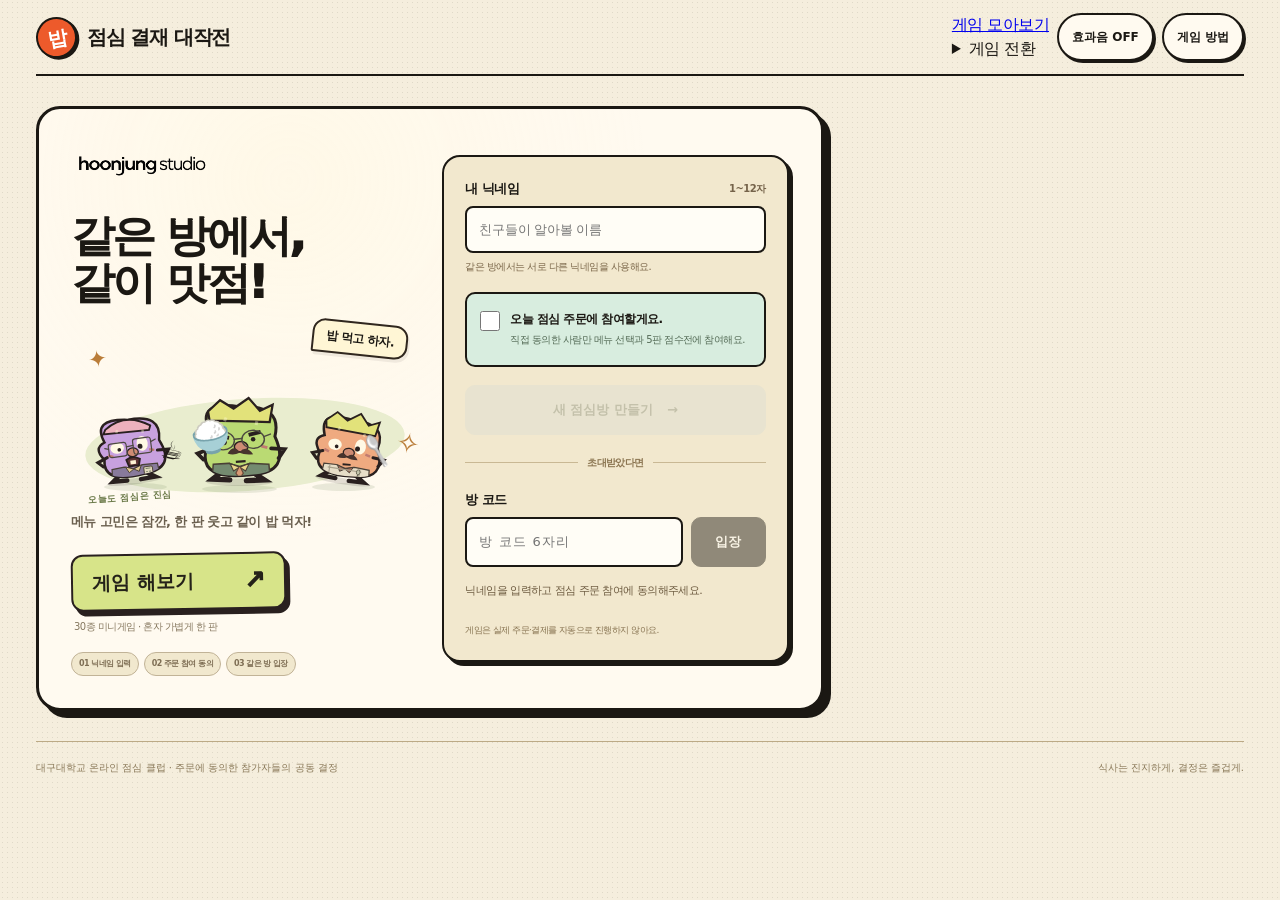
==== commit 128dbe29: "Show the studio Instagram wordmark in the lunch game lobby" ====
--- a/index.html
+++ b/index.html
@@ -7,6 +7,7 @@
 <meta name="description" content="점심결재 대작전. 최대8명이 미니게임30종 중 랜덤4판과 피날레대난투를 전원 함께 즐기고 누적 점수로 최종 순위를 정해요. 우승 시상식, 커피 게임과 엔딩까지 함께해요.">
 <title>점심 결재 대작전 | 대구대학교 조교 점심게임</title>
 <link rel="stylesheet" href="assets/styles-pause9.css">
+
 
 
 
@@ -23,7 +24,7 @@
 </header>
 <div class="game-lobbies">
 <section id="roomLobby" class="room-lobby" aria-labelledby="roomLobbyTitle">
-<div class="room-lobby-copy"><span class="room-kicker">ONLINE LUNCH CLUB</span><h2 id="roomLobbyTitle">같은 방에서,<br>같이 맛점!</h2><p>각자 메뉴 하나를 걸고 입장!<br>랜덤 4판 + 피날레 대난투로 함께 결정해요.</p><div class="room-lobby-rules"><span>01 닉네임 입력</span><span>02 주문 참여 동의</span><span>03 같은 방 입장</span></div></div>
+<div class="room-lobby-copy"><a class="room-studio-link" href="https://www.instagram.com/mid_jhs/" target="_blank" rel="noopener noreferrer" aria-label="제작 훈정스튜디오 · 인스타그램 새 창에서 보기"><img src="assets/hoonjung-studio-wordmark.png" width="142" height="47" alt="hoonjung studio"></a><h2 id="roomLobbyTitle">같은 방에서,<br>같이 맛점!</h2><p>각자 메뉴 하나를 걸고 입장!<br>랜덤 4판 + 피날레 대난투로 함께 결정해요.</p><div class="room-lobby-rules"><span>01 닉네임 입력</span><span>02 주문 참여 동의</span><span>03 같은 방 입장</span></div></div>
 <div class="room-lobby-form"><label class="room-field-label" for="roomNickname">내 닉네임 <small>1~12자</small></label><input id="roomNickname" class="text-input room-input" maxlength="24" autocomplete="nickname" placeholder="친구들이 알아볼 이름" aria-describedby="roomNicknameHint"><span id="roomNicknameHint" class="room-note">같은 방에서는 서로 다른 닉네임을 사용해요.</span><label class="room-consent"><input type="checkbox" id="roomConsent"><span><strong>오늘 점심 주문에 참여할게요.</strong><small>직접 동의한 사람만 메뉴 선택과 5판 점수전에 참여해요.</small></span></label><button id="roomCreateBtn" class="btn primary room-wide" type="button" disabled>새 점심방 만들기 <span aria-hidden="true">→</span></button><div class="room-divider"><span>초대받았다면</span></div><label class="room-field-label" for="roomCodeInput">방 코드</label><div class="room-join-row"><input id="roomCodeInput" class="text-input room-input room-code-input" maxlength="200" inputmode="text" autocapitalize="characters" autocomplete="off" placeholder="방 코드 6자리"><button id="roomJoinBtn" class="btn dark" type="button" disabled>입장</button></div><div id="roomStatus" class="room-status" role="status" aria-live="polite">닉네임을 입력하고 점심 주문 참여에 동의해주세요.</div><p class="room-order-note">게임은 실제 주문·결제를 자동으로 진행하지 않아요.</p></div>
 </section>
 </div>
@@ -75,7 +76,7 @@
 <div class="help-line"><b>3. 전원 5라운드 누적 점수전</b>2~8명 모두 랜덤 4판과 마지막 대난투까지 함께해요. 난투는 최대 30초 생존전이며 마지막 판 배수는 없어요. 생존 게임에서 죽으면 그 판은 관전하고, 생존 순위 점수를 받은 뒤 다음 미니게임에 전원 다시 참여해요. 매판 1등은 참가 인원만큼, 다음 순위부터 1점씩 적게 받아요. 동순위는 같은 점수! 예를 들어 4명은 4·3·2·1점, 2명은 2·1점입니다. 2명일 땐 2인전에 맞는 게임으로 진행해요. 한 판을 못해도 다음 판에서 만회할 수 있어요.</div>
 <div class="help-line"><b>4. 누적 점수로 최종 순위 → 시상식</b>다섯 판 점수를 합산해 최종 순위를 정해요. 동점은 공동 순위이며, 공동 1위라면 점심 대표 메뉴만 같은 확률로 추첨해요. 대표 우승자가 30초간 소감을 쓰고 확인하면 다음으로 넘어가요. 이후 선택할 수 있는 1회의 메뉴 이의전은 점수와 순위를 바꾸지 않아요.</div>
 <div class="help-line"><b>방 연결과 참여 취소</b>방장은 이 브라우저를 열어두세요. 페이지를 닫거나 연결이 끊기면 기권 처리되고 나머지는 계속 진행해요. 주문에 참여하지 않으려면 ‘주문 참여 취소하고 나가기’를 누르세요. 방장이 나가면 방이 종료돼요.</div>
-<div class="help-line"><b>5. 모두 승낙하면 작은 커피 팝업</b>커피 참가와 음료는 자유롭게 골라요. 2명 이상이면 언제 터질지 모르는 컵을 넘기고, 터질 때 들고 있던 사람이 배달 담당! 1명은 단독 담당, 모두 패스하면 커피 없이 끝나요. 엔딩에는 점심·커피 주문이 나오고, 엔딩이 끝나면 모두 방에서 나갑니다.</div>
+<div class="help-line"><b>5. 모두 승낙하면 작은 커피 팝업</b>커피 참가와 음료는 자유롭게 골라요. 2명 이상이면 언제 터질지 모르는 컵을 넘기고, 터질 때 들고 있던 사람이 배달 담당! 1명은 단독 담당, 모두 패스하면 커피 없이 끝나요. 엔딩에는 점심·커피 주문이 나오고, 엔딩이 끝나면 같은 방에서 결과를 확인할 수 있어요.</div>
 <div class="help-line"><b>최종 주문은 직접 확인</b>이 게임은 메뉴를 함께 정하는 도구예요. 실제 음식 주문·결제는 자동으로 진행하지 않아요. 최종 결과와 주문 내역은 참가자끼리 확인해주세요.</div>
 </div></dialog>
 <dialog id="manageDialog" aria-labelledby="manageHeading"><div class="modal-head"><h2 id="manageHeading">우리의 점심 후보</h2><button class="close" data-close type="button" aria-label="메뉴 편집 닫기">닫기</button></div><div class="modal-body"><div class="subtle">공통 메뉴에서 내 후보를 고르고, 나만의 메뉴도 추가해보세요.</div><div class="manage-list" id="manageList"></div><form class="add-form" id="addForm"><input class="text-input" id="newMenuInput" aria-label="추가할 메뉴 이름" placeholder="새 메뉴 이름 · 20자까지" maxlength="40" autocomplete="off"><button class="small-add" type="submit">추가</button></form><div class="error" id="menuError" role="status"></div><button class="btn primary full-btn" id="saveMenusBtn" type="button">이 메뉴들로 결정</button></div></dialog>
@@ -83,7 +84,7 @@
 <dialog id="objectionDialog" aria-labelledby="objectionHeading"><div class="modal-head"><h2 id="objectionHeading">점심에 이의 있습니다!</h2><button class="close" data-close type="button" aria-label="이의 신청 닫기">닫기</button></div><div class="modal-body"><p class="subtle">내가 제출한 메뉴를 걸고 현재 우승자에게 직접 도전해요.</p><div class="challenger-choices" id="challengerChoices"></div><label class="duel-menu-label" for="duelMenuSelect">이기면 확정할 도전 메뉴</label><select class="text-input" id="duelMenuSelect"></select><div class="error" id="objectionError" role="status"></div><button class="btn primary full-btn" id="prepareDuelBtn" type="button">이 메뉴로 액션 결투</button></div></dialog>
 <dialog id="copyDialog" aria-labelledby="copyHeading"><div class="modal-head"><h2 id="copyHeading">결과를 직접 복사해주세요</h2><button class="close" data-close type="button" aria-label="결과 복사 닫기">닫기</button></div><div class="modal-body"><p class="subtle">아래 내용을 선택한 뒤 복사할 수 있어요.</p><textarea class="copy-text" id="copyText" readonly aria-label="복사할 점심 결재 결과"></textarea><button class="btn dark full-btn" id="selectCopyBtn" type="button">전체 선택</button></div></dialog>
 <div class="toast" id="toast" role="status" aria-live="polite" hidden></div>
-<script src="assets/app-pause9b.js"></script>
+<script src="assets/app-stayroom.js"></script>
 
 
 </body>
--- a/assets/lobbies.css
+++ b/assets/lobbies.css
@@ -202,3 +202,17 @@
   .game-lobbies { margin: 20px 0; }
   .nunchi-panel { border-radius: 17px; box-shadow: 4px 4px #252243; }
 }
+
+.room-studio-link {
+  display: inline-flex;
+  align-items: center;
+  border-radius: 3px;
+}
+.room-studio-link:focus-visible { outline: 2px solid currentColor; outline-offset: 2px; }
+.room-studio-link img { display: block; width: 142px; height: auto; }
+#lunchFinaleDialog .film-secret-link img {
+  display: block;
+  width: 115px;
+  height: auto;
+  filter: brightness(0) invert(1);
+}
